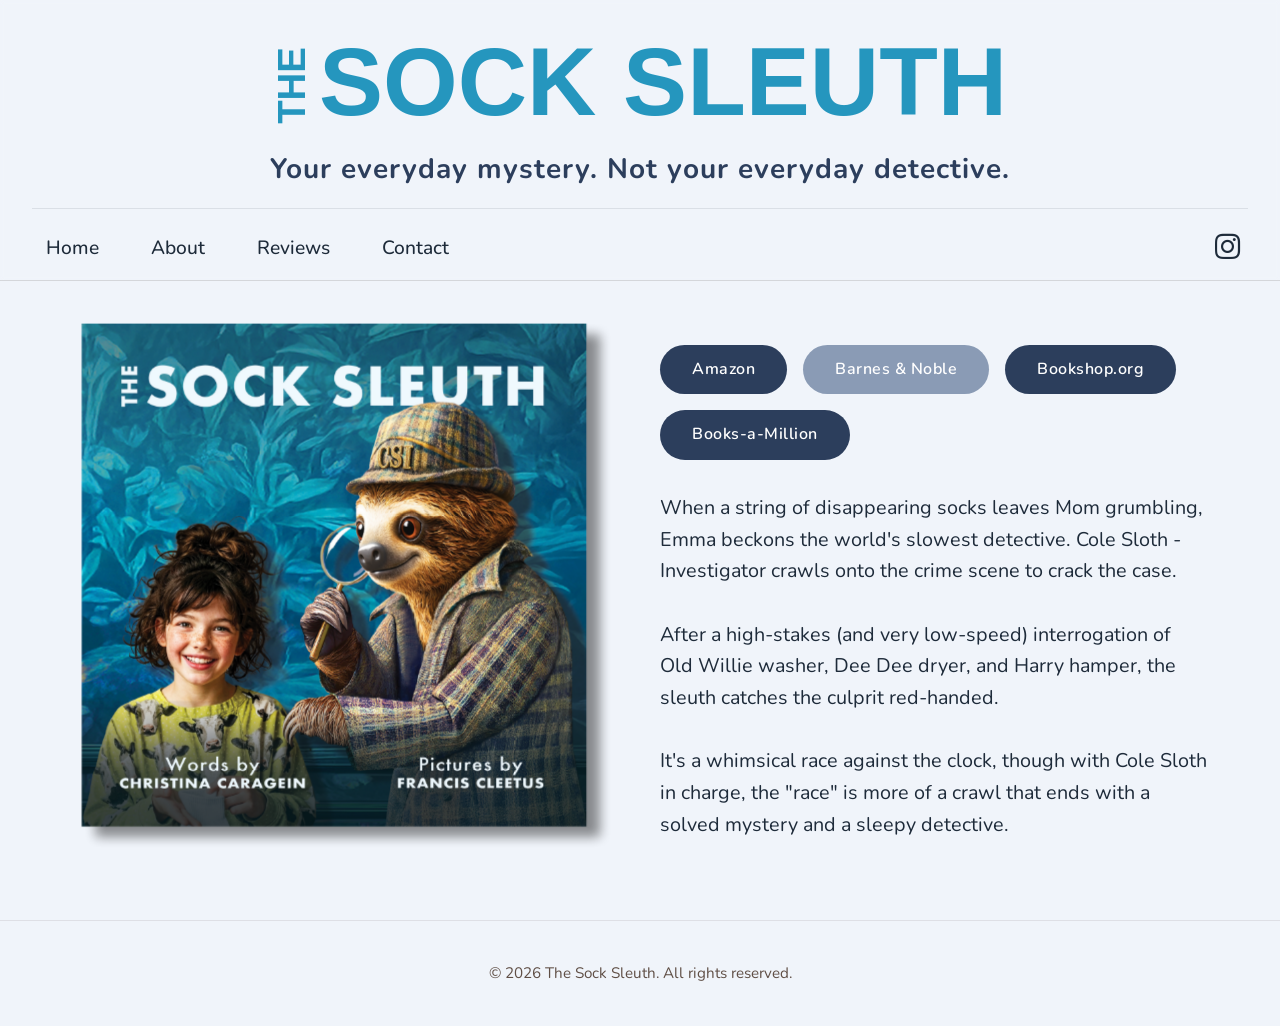
==== index.html @ e38d9b7d "Adding new store link, social links, updating story summary" ====
<!DOCTYPE html>
<html lang="en">

<head>
  <meta charset="UTF-8">
  <meta name="viewport" content="width=device-width, initial-scale=1.0">
  <title>The Sock Sleuth | Home</title>
  <link rel="stylesheet" href="css/styles.css">
  <link rel="stylesheet" href="https://use.fontawesome.com/releases/v5.15.4/css/all.css">
  <!-- Google Fonts: Nunito -->
  <link href="https://fonts.googleapis.com/css2?family=Nunito:wght@400;500;600;700&display=swap" rel="stylesheet">
  <link rel="icon" href="images/favicon.ico" type="image/x-icon" />
  <link rel="shortcut icon" href="images/favicon.ico" type="image/x-icon" />

  <style>
    html {
      cursor: url("images/blue-sock-clip-art.png"), auto;
    }
  </style>
</head>

<body>
  <header class="site-header">
    <div class="title-wrapper">
      <div class="title-block">
        <div class="rotate-wrapper">
          <span class="rotate-word">THE</span>
        </div>
        <span class="rest-title">SOCK SLEUTH</span>
      </div>
    </div>
    <div class="tagline">Your everyday mystery. Not your everyday detective.</div>
    <nav class="navbar">
      <div class="nav-container">
        <ul class="nav-links">
          <li><a href="index.html">Home</a></li>
          <li><a href="about.html">About</a></li>
          <li><a href="reviews.html">Reviews</a></li>
          <li><a href="contact.html">Contact</a></li>
        </ul>
        <div class="nav-social">
          <a href="https://www.instagram.com/thesocksleuth/" target="_blank" aria-label="Instagram"><i
              class="fab fa-instagram"></i></a>
        </div>
      </div>
    </nav>
  </header>

  <main class="container">
    <section class="section">
      <div class="two-col-grid">
        <!-- Left Column: Book Cover -->
        <div>
          <img src="images/Sock_Sleuth_3D.png" alt="The Sock Sleuth cover" class="book-cover">
        </div>
        <!-- Right Column: Title, Purchase Links, Excerpt -->
        <div>
          <div class="purchase-links">
            <a href="https://www.amazon.com/Sock-Sleuth-everyday-mystery-detective/dp/B0GZNZX1X2" class="btn">Amazon</a>
            <a href="https://www.barnesandnoble.com/w/the-sock-sleuth-christina-caragein/1150235170?ean=9798234077585" class="btn btn-secondary">Barnes & Noble</a>
            <a href="https://bookshop.org/p/books/the-sock-sleuth-your-everyday-mystery-not-your-everyday-detective-christina-caragein/7b6cc57057606e9c?ean=9798234077585&next=t" class="btn">Bookshop.org</a>
            <a href="https://www.booksamillion.com/p/Sock-Sleuth/Christina-Caragein/9798234077585" class="btn">Books-a-Million</a>
          </div>
          <p class="excerpt">
            When a string of disappearing socks leaves Mom grumbling, Emma beckons the world&#39;s slowest
            detective. Cole Sloth - Investigator crawls onto the crime scene to crack the case.
            <br /><br /> After a high-stakes (and very low-speed) interrogation of Old Willie washer, Dee Dee dryer, and Harry hamper, the sleuth catches the culprit red-handed.
            <br /><br /> It&#39;s a whimsical race against the clock, though with Cole Sloth in charge, the
            &quot;race&quot; is more
            of a
            crawl that ends with a solved mystery and a sleepy detective.
          </p>
        </div>
      </div>
    </section>
  </main>

  <footer class="footer">
    <p>&copy; 2026 The Sock Sleuth. All rights reserved.</p>
  </footer>
</body>

</html>
---- css/styles.css ----
/* ===== CSS Variables – easy customization ===== */
:root {
  --new-color: #2596be;
  /* New color scheme – dark blue complement */
  --bg-color: #f0f4fa;
  /* very light blue-gray */
  --text-color: #1e2b3a;
  /* dark navy */
  --primary-color: #2c3e5c;
  /* medium dark blue */
  --secondary-color: #8a9bb5;
  /* muted blue-gray */
  --navbar-text: #1e2b3a;

  /* Fonts: Futura for headings, Nunito for body (kept for readability) */
  --font-family: 'Nunito', -apple-system, BlinkMacSystemFont, 'Segoe UI', Roboto, Helvetica, Arial, sans-serif;
  --heading-font: 'Futura', 'Trebuchet MS', Arial, sans-serif;

  --base-font-size: 18px;
  --heading-font-size: 3rem;
  --subheading-font-size: 2rem;
  --border-radius: 4px;
  --cover-shadow: 0 8px 20px rgba(0, 0, 0, 0.1);
  --content-max-width: 1200px;
  --spacing: 2.5rem;
}

/* ===== Reset & Base ===== */
* {
  margin: 0;
  padding: 0;
  box-sizing: border-box;
}


body {
  background-color: var(--bg-color);
  color: var(--text-color);
  font-family: var(--font-family);
  font-size: var(--base-font-size);
  line-height: 1.6;
}

h1,
h2,
h3,
.header-name {
  font-family: var(--heading-font);
  font-weight: 600;
  letter-spacing: -0.02em;
}

h1 {
  font-size: var(--heading-font-size);
  margin-bottom: 1rem;
}

h2 {
  font-size: var(--subheading-font-size);
  margin-bottom: 1.5rem;
}

img {
  max-width: 100%;
  height: auto;
  display: block;
}

/* ===== Fixed Two‑Line Header ===== */
.site-header {
  width: 100%;
  background-color: transparent;
  padding: 1.5rem 2rem 0.5rem 2rem;
  border-bottom: 1px solid rgba(58, 46, 40, 0.15);
  backdrop-filter: blur(2px);
  /* optional, still works */
  z-index: 1000;
  /* keeps it above content if needed, but not fixed */
}

/* Center the title block within the header */
.title-wrapper {
  text-align: center;
  padding-right: 1.7em;
}

.title-block {
  display: inline-grid;
  grid-template-columns: min-content 1fr;
  align-items: start;
  /* tops aligned */
  gap: 0;
  /* no gap between columns */
  font-family: var(--heading-font);
  font-weight: 700;
  text-transform: uppercase;
  font-size: 6rem;
  line-height: 1.2;
  margin-bottom: 0.5rem;
  color: var(--new-color);
}

.rotate-wrapper {
  display: flex;
  /* enables easy positioning */
  align-items: flex-start;
  /* stick to top */
  justify-content: flex-start;
  width: min-content;
  /* shrink to fit the rotated word's width */
  height: 1.2em;
  /* keep height equal to line-height */
  padding: 0;
  margin: 0;
}

.rotate-word {
  font-size: 0.4em;
  transform: rotate(-90deg) translateX(-130%) translateY(80%);
  transform-origin: top left;
  white-space: nowrap;
  line-height: 1;
  /* avoid extra height */
  display: block;
  /* removes any inline spacing */
  /* Optional: fine-tune vertical alignment */
  /* margin-top: -0.05em; */
  /* adjust if needed */
}

.rest-title {
  white-space: nowrap;
  line-height: 1.2;
}

/* Tagline (already exists – ensure it's below) */
.tagline {
  font-family: var(--font-family);
  font-size: 1.75rem;
  color: var(--primary-color);
  letter-spacing: 1px;
  font-weight: 400;
  margin-bottom: 1rem;
  text-align: center;
  /* text-transform: uppercase; */
  border-bottom: 1px solid rgba(30, 43, 58, 0.1);
  padding-bottom: 1rem;
  font-weight: 700;
}

/* Mobile adjustments */
@media (max-width: 768px) {
  .title-block {
    font-size: 2.5rem;
  }

  .rotate-wrapper {
    width: 1.2em;
    height: 1.2em;
  }

  .rotate-word {
    font-size: 0.35em;
    transform: rotate(-90deg) translateX(-138%) translateY(200%);
    transform-origin: top left;
    /* keep same ratio */
  }

  .tagline {
    font-size: 1rem;
  }
}

/* ===== Navbar inside header ===== */
.navbar {
  width: 100%;
}

.nav-container {
  max-width: var(--content-max-width);
  margin: 0 auto;
  display: flex;
  justify-content: space-between;
  align-items: center;
  flex-wrap: wrap;
}

.nav-links {
  list-style: none;
  display: flex;
  gap: 2.5rem;
  padding: 0.5rem 0;
}

.nav-links a {
  text-decoration: none;
  color: var(--navbar-text);
  font-weight: 500;
  font-size: 1.2rem;
  transition: color 0.2s;
  border-bottom: 2px solid transparent;
  padding: 6px;
}

.nav-links a:hover {
  color: var(--primary-color);
  border-bottom-color: var(--primary-color);
}

.nav-social a {
  color: var(--navbar-text);
  font-size: 1.8rem;
  transition: color 0.2s;
}

.nav-social a:hover {
  color: var(--primary-color);
}

.right-writer {
  text-align: right;
}

/* ===== Main Content ===== */
.container {
  max-width: var(--content-max-width);
  margin: 0 auto;
  padding: 0 2rem;
}

.section {
  margin-bottom: 5rem;
  margin-top: 2rem;
}

/* ===== Grid Layouts ===== */
.two-col-grid {
  display: grid;
  grid-template-columns: 1fr 1fr;
  gap: var(--spacing);
  align-items: start;
  font-size: calc(var(--base-font-size)*1.1)
}

/* Reverse the column order (image on right, text on left) */
.two-col-grid.reverse {
  direction: rtl;
  /* changes visual order, but careful with text alignment */
}

/* But direction: rtl also flips text alignment, so we reset text inside */
.two-col-grid.reverse>* {
  direction: ltr;
  /* keep text left-to-right */
}

.reviews-grid {
  display: grid;
  grid-template-columns: 3fr 4fr;
  gap: var(--spacing);
}

/* ===== Home Page ===== */
.book-cover {
  /* box-shadow: var(--cover-shadow); */
  border-radius: var(--border-radius);
  transform: scale(1.2);
  margin-left: -0.75rem;
}

.purchase-links {
  margin: 2rem 0;
  display: flex;
  gap: 1rem;
  flex-wrap: wrap;
}

.btn {
  display: inline-block;
  background-color: var(--primary-color);
  color: white;
  padding: 0.75rem 2rem;
  border-radius: 30px;
  /* pill shape */
  text-decoration: none;
  font-weight: 600;
  transition: background-color 0.2s, transform 0.1s;
  border: none;
  cursor: pointer;
  font-size: 1rem;
  letter-spacing: 0.5px;
}

.btn:hover {
  background-color: #1f2c40;
  transform: scale(1.02);
}

.btn-secondary {
  background-color: var(--secondary-color);
}

.btn-secondary:hover {
  background-color: #6f809c;
}

/* ===== About Page ===== */
.illustrator-img {
  width: fit-content;
  margin: 0 auto;
}

/* ===== Reviews Page ===== */
.reviews-list {
  list-style: none;
  margin-top: 7rem;
}

.reviews-list li {
  margin-bottom: 2rem;
  padding-bottom: 1.5rem;
  border-bottom: 1px dashed rgba(58, 46, 40, 0.2);
}

.reviews-list li:last-child {
  border-bottom: none;
}

.review-text {
  font-style: italic;
  color: #5f4e45;
  font-size: 1.2rem;
}

.review-author {
  margin-top: 0.5rem;
  font-weight: 700;
  color: #3a2e28;
  font-size: 1.2rem;
}

/* ===== Contact Page ===== */
.contact-blurb {
  margin-bottom: 2.5rem;
  font-size: 1.2rem;
}

.form-group {
  margin-bottom: 2rem;
}

label {
  display: block;
  margin-bottom: 0.5rem;
  font-weight: 600;
  color: #3a2e28;
}

input,
textarea {
  width: 100%;
  padding: 0.9rem 1.2rem;
  border: 1px solid rgba(58, 46, 40, 0.2);
  border-radius: 30px;
  font-family: inherit;
  font-size: 1rem;
  background-color: white;
  transition: border 0.2s, box-shadow 0.2s;
}

input:focus,
textarea:focus {
  outline: none;
  border-color: var(--primary-color);
  box-shadow: 0 0 0 3px rgba(44, 62, 92, 0.2);
}

textarea {
  min-height: 180px;
  resize: vertical;
  border-radius: 20px;
}

.form-message {
  margin-top: 1.5rem;
  padding: 1rem;
  border-radius: 30px;
  display: none;
  font-weight: 500;
}

.form-message.success {
  background-color: #d4e0ed;
  border-color: var(--primary-color);
  color: #1e2b3a;
  border: 1px solid #7f9f8c;
  display: block;
}

.form-message.error {
  background-color: #f3d9d1;
  color: #a14f3a;
  border: 1px solid #b46f4c;
  display: block;
}

/* ===== Footer ===== */
.footer {
  text-align: center;
  padding: 2.5rem;
  color: #5f4e45;
  border-top: 1px solid rgba(58, 46, 40, 0.1);
  margin-top: 4rem;
  font-size: 0.95rem;
}

/* ===== Responsive ===== */
@media (max-width: 768px) {
  :root {
    --heading-font-size: 2.5rem;
    --spacing: 1.8rem;
    --base-font-size: 16px;
  }

  .site-header {
    padding: 1rem 1rem 0.5rem 1rem;
  }

  .header-name {
    font-size: 2.8rem;
  }

  .nav-container {
    flex-direction: column;
    gap: 0.8rem;
  }

  .nav-links {
    flex-wrap: wrap;
    justify-content: center;
    gap: 1.2rem;
  }

  .nav-links a {
    font-size: 1rem;
  }

  .nav-social a {
    font-size: 1.5rem;
  }

  .two-col-grid,
  .reviews-grid {
    grid-template-columns: 1fr;
  }

  .illustrator-img {
    width: 100%;
  }
}
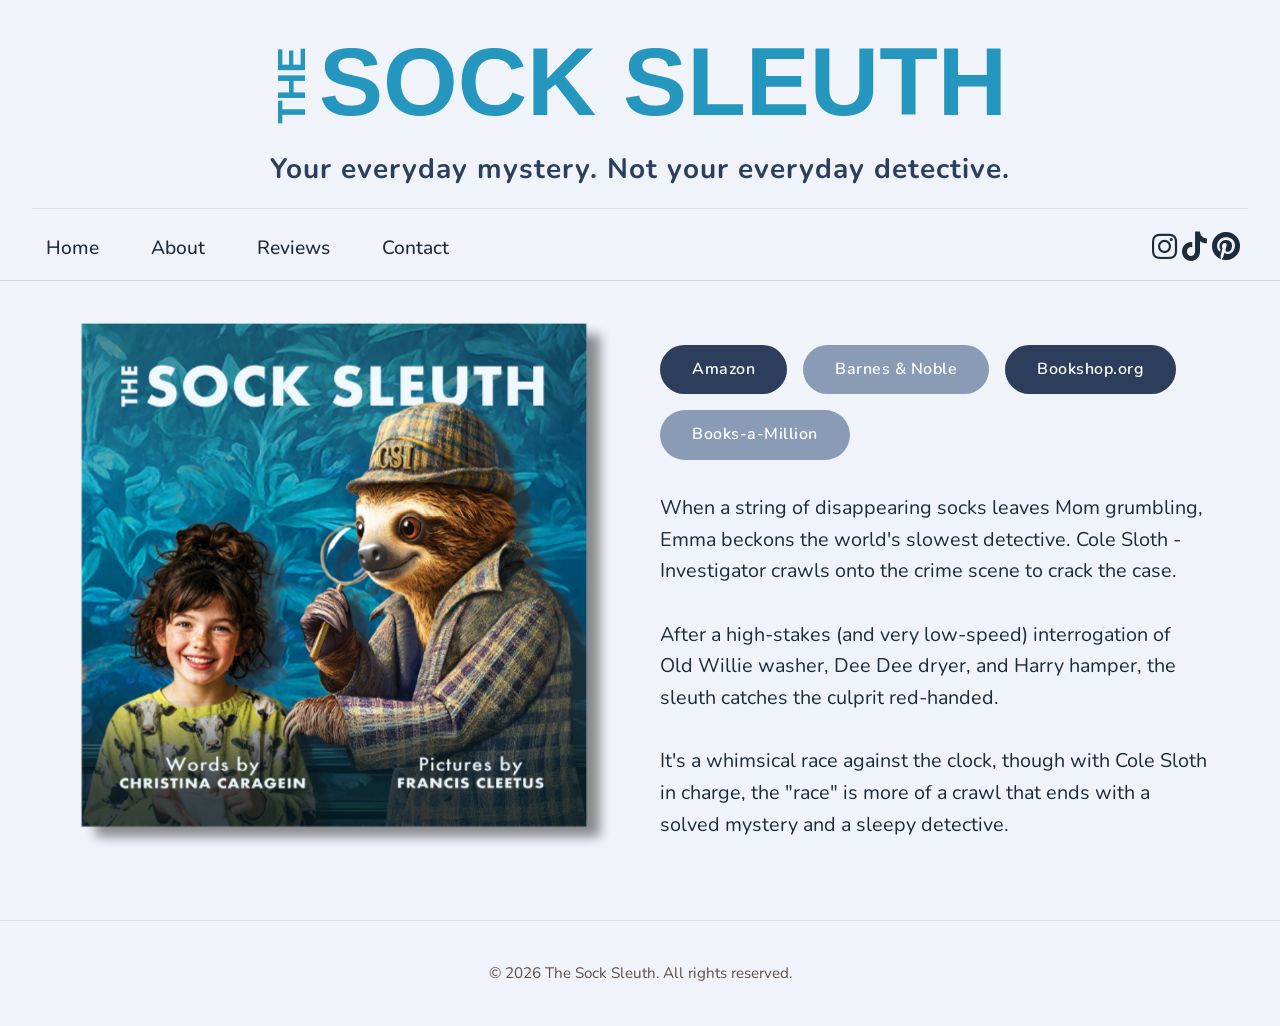
==== commit 85040f70: "Updated nav social bars on other pages, fab icon margins, and button styling" ====
--- a/index.html
+++ b/index.html
@@ -39,8 +39,9 @@
           <li><a href="contact.html">Contact</a></li>
         </ul>
         <div class="nav-social">
-          <a href="https://www.instagram.com/thesocksleuth/" target="_blank" aria-label="Instagram"><i
-              class="fab fa-instagram"></i></a>
+          <a href="https://www.instagram.com/thesocksleuth/" target="_blank" aria-label="Instagram"><i class="fab fa-instagram"></i></a>
+          <a href="https://www.tiktok.com/@thesocksleuth" target="_blank" aria-label="TikTok"><i class="fab fa-tiktok"></i></a>
+          <a href="https://pin.it/41pLTrfgy" target="_blank" aria-label="Pinterest"><i class="fab fa-pinterest"></i></a>
         </div>
       </div>
     </nav>
@@ -59,7 +60,7 @@
             <a href="https://www.amazon.com/Sock-Sleuth-everyday-mystery-detective/dp/B0GZNZX1X2" class="btn">Amazon</a>
             <a href="https://www.barnesandnoble.com/w/the-sock-sleuth-christina-caragein/1150235170?ean=9798234077585" class="btn btn-secondary">Barnes & Noble</a>
             <a href="https://bookshop.org/p/books/the-sock-sleuth-your-everyday-mystery-not-your-everyday-detective-christina-caragein/7b6cc57057606e9c?ean=9798234077585&next=t" class="btn">Bookshop.org</a>
-            <a href="https://www.booksamillion.com/p/Sock-Sleuth/Christina-Caragein/9798234077585" class="btn">Books-a-Million</a>
+            <a href="https://www.booksamillion.com/p/Sock-Sleuth/Christina-Caragein/9798234077585" class="btn btn-secondary">Books-a-Million</a>
           </div>
           <p class="excerpt">
             When a string of disappearing socks leaves Mom grumbling, Emma beckons the world&#39;s slowest
--- a/css/styles.css
+++ b/css/styles.css
@@ -449,6 +449,10 @@
     font-size: 1.5rem;
   }
 
+  .fab {
+    margin-left: 12px;
+  }
+
   .two-col-grid,
   .reviews-grid {
     grid-template-columns: 1fr;
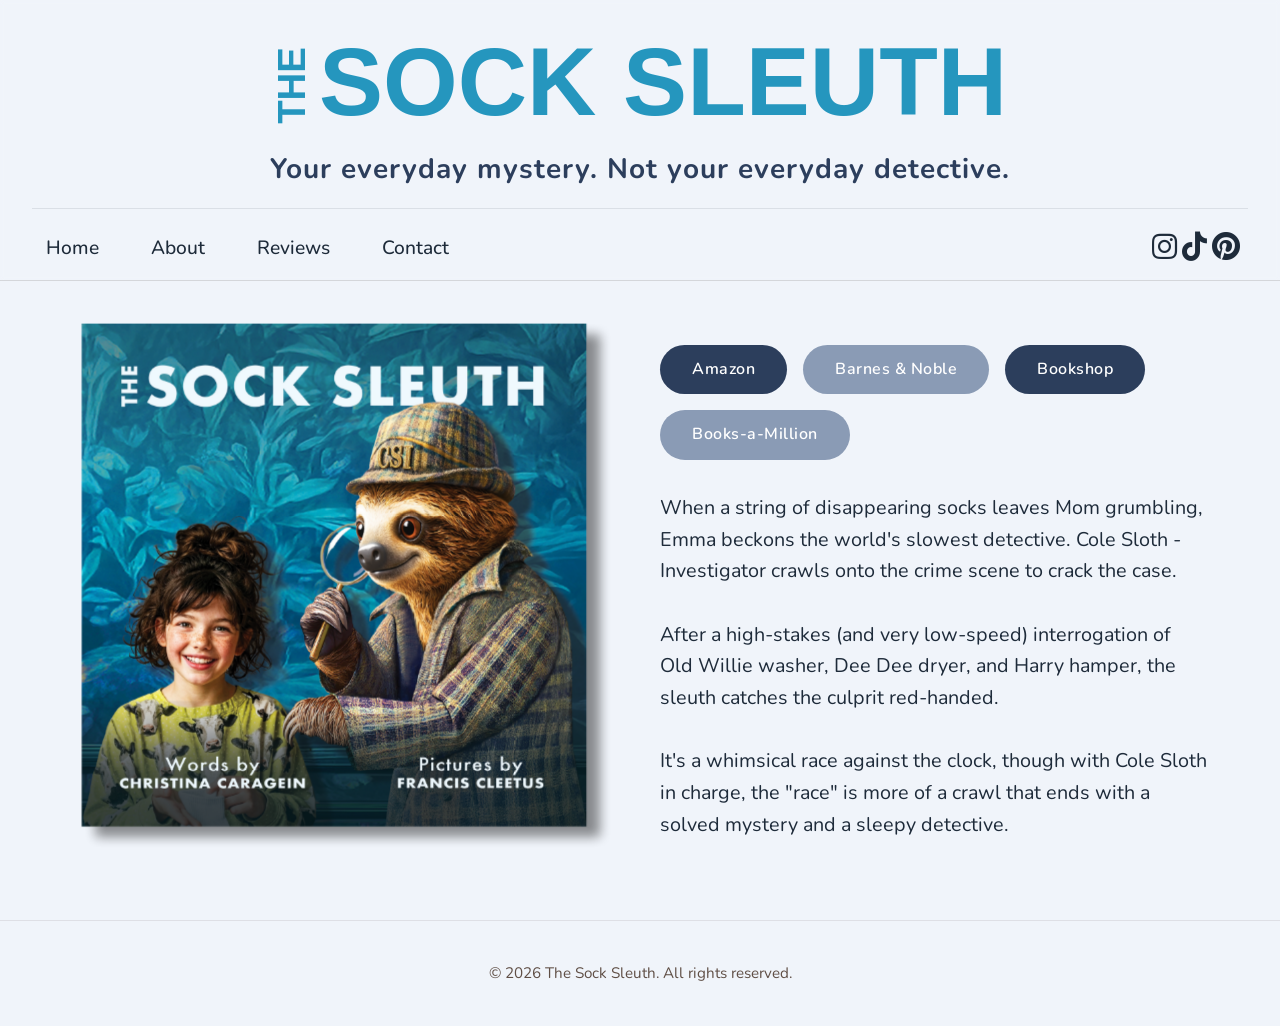
==== commit 9af0133d: "Removing .org from bookshop button" ====
--- a/index.html
+++ b/index.html
@@ -59,7 +59,7 @@
           <div class="purchase-links">
             <a href="https://www.amazon.com/Sock-Sleuth-everyday-mystery-detective/dp/B0GZNZX1X2" class="btn">Amazon</a>
             <a href="https://www.barnesandnoble.com/w/the-sock-sleuth-christina-caragein/1150235170?ean=9798234077585" class="btn btn-secondary">Barnes & Noble</a>
-            <a href="https://bookshop.org/p/books/the-sock-sleuth-your-everyday-mystery-not-your-everyday-detective-christina-caragein/7b6cc57057606e9c?ean=9798234077585&next=t" class="btn">Bookshop.org</a>
+            <a href="https://bookshop.org/p/books/the-sock-sleuth-your-everyday-mystery-not-your-everyday-detective-christina-caragein/7b6cc57057606e9c?ean=9798234077585&next=t" class="btn">Bookshop</a>
             <a href="https://www.booksamillion.com/p/Sock-Sleuth/Christina-Caragein/9798234077585" class="btn btn-secondary">Books-a-Million</a>
           </div>
           <p class="excerpt">
--- a/css/styles.css
+++ b/css/styles.css
@@ -449,7 +449,7 @@
     font-size: 1.5rem;
   }
 
-  .fab {
+  .fab, .fa-instagram, .fa-tiktok, .fa-pinterest {
     margin-left: 12px;
   }
 
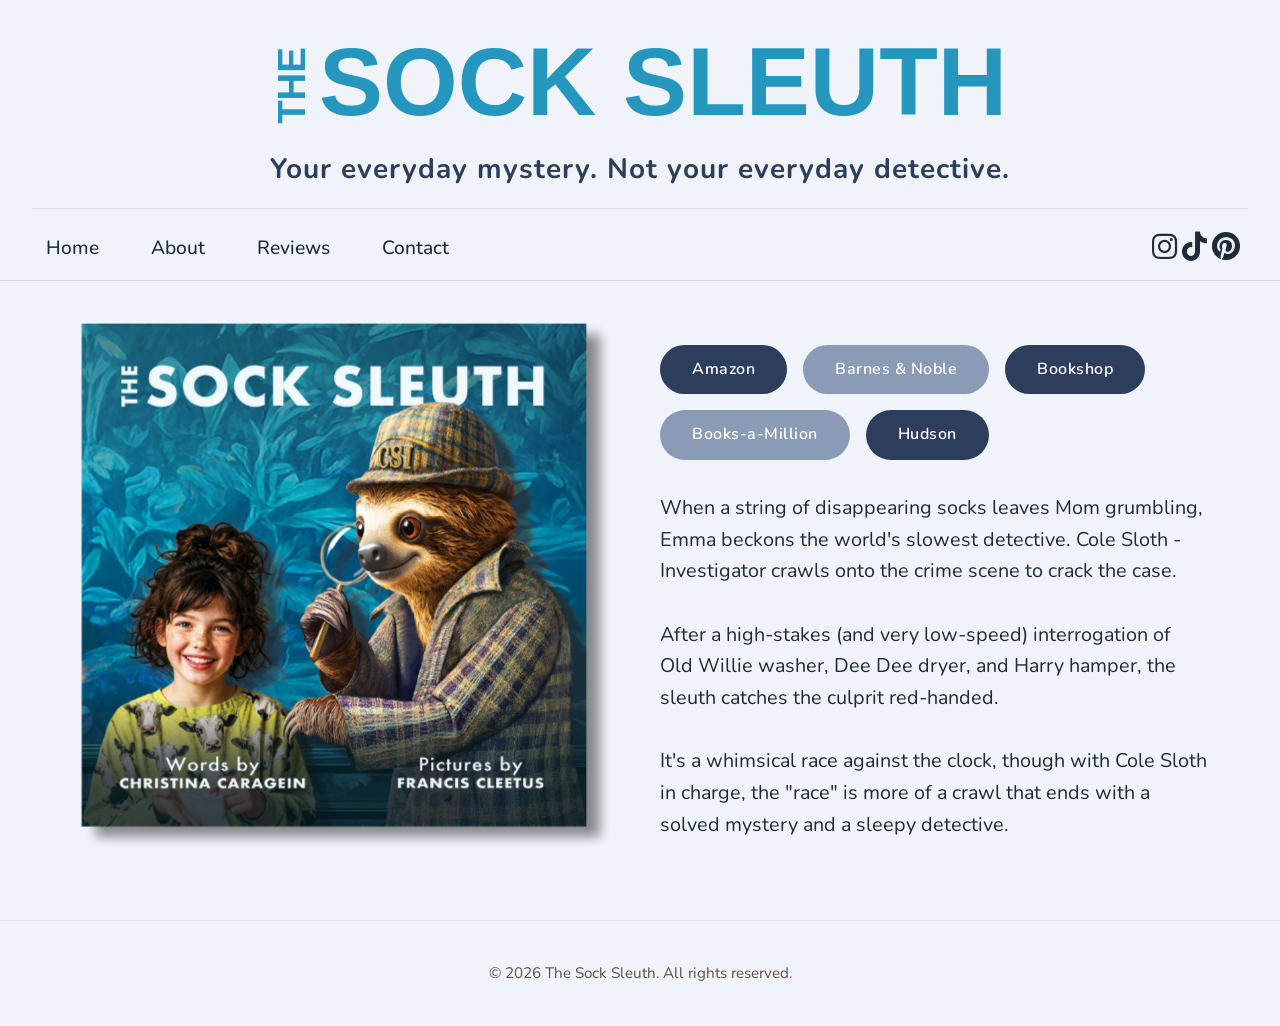
==== commit 4b94b8ff: "Adding Hudson link" ====
--- a/index.html
+++ b/index.html
@@ -61,6 +61,7 @@
             <a href="https://www.barnesandnoble.com/w/the-sock-sleuth-christina-caragein/1150235170?ean=9798234077585" class="btn btn-secondary">Barnes & Noble</a>
             <a href="https://bookshop.org/p/books/the-sock-sleuth-your-everyday-mystery-not-your-everyday-detective-christina-caragein/7b6cc57057606e9c?ean=9798234077585&next=t" class="btn">Bookshop</a>
             <a href="https://www.booksamillion.com/p/Sock-Sleuth/Christina-Caragein/9798234077585" class="btn btn-secondary">Books-a-Million</a>
+            <a href="https://hudsonbooksellers.com/book/9798234077585" class="btn">Hudson</a>
           </div>
           <p class="excerpt">
             When a string of disappearing socks leaves Mom grumbling, Emma beckons the world&#39;s slowest
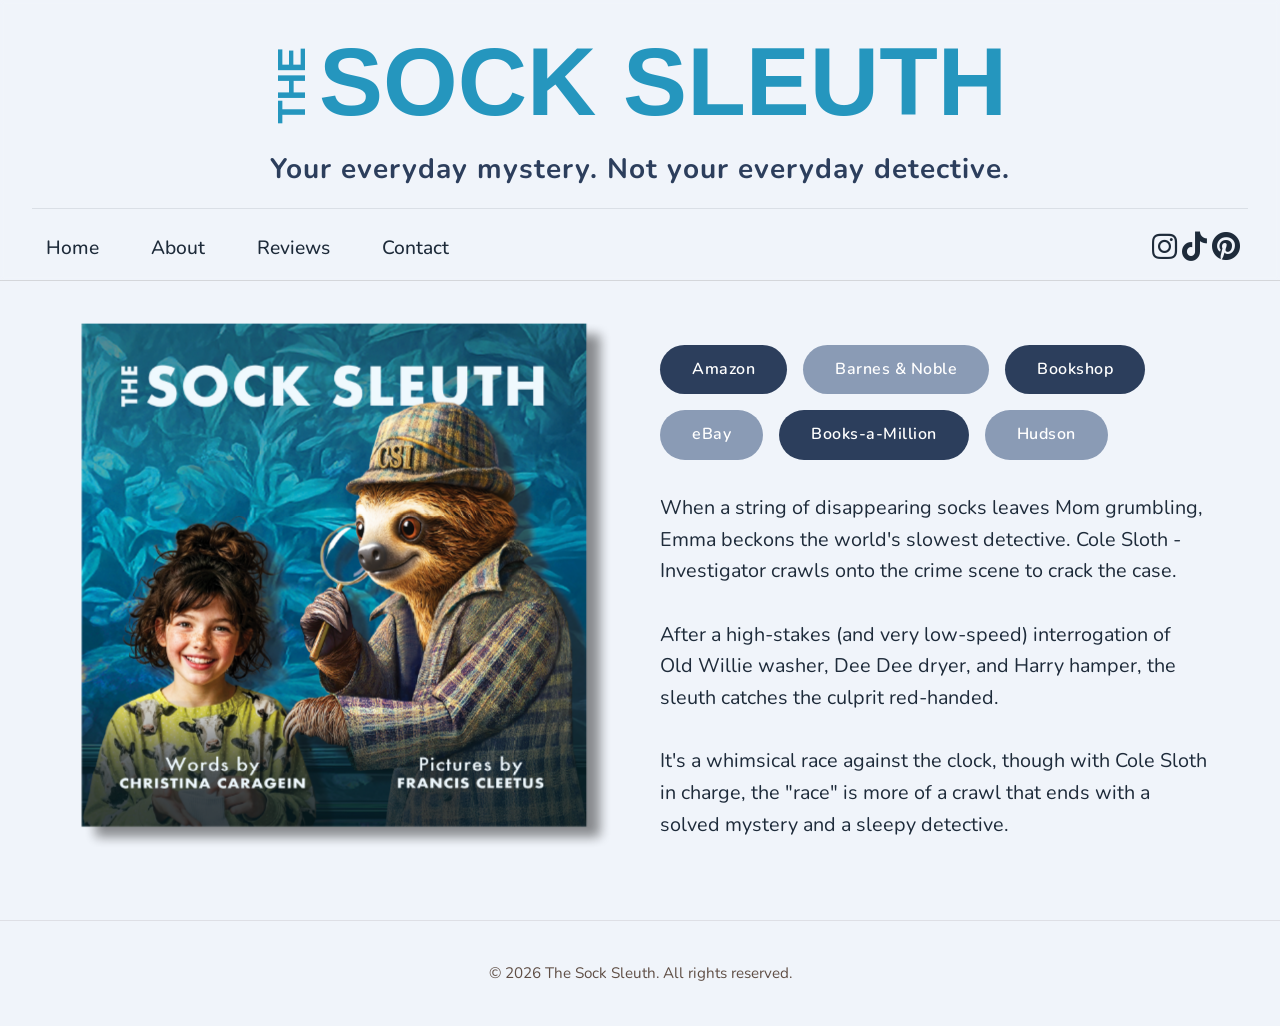
==== commit 6beee3a7: "updating reviews and adding ebay link" ====
--- a/index.html
+++ b/index.html
@@ -60,8 +60,9 @@
             <a href="https://www.amazon.com/Sock-Sleuth-everyday-mystery-detective/dp/B0GZNZX1X2" class="btn">Amazon</a>
             <a href="https://www.barnesandnoble.com/w/the-sock-sleuth-christina-caragein/1150235170?ean=9798234077585" class="btn btn-secondary">Barnes & Noble</a>
             <a href="https://bookshop.org/p/books/the-sock-sleuth-your-everyday-mystery-not-your-everyday-detective-christina-caragein/7b6cc57057606e9c?ean=9798234077585&next=t" class="btn">Bookshop</a>
-            <a href="https://www.booksamillion.com/p/Sock-Sleuth/Christina-Caragein/9798234077585" class="btn btn-secondary">Books-a-Million</a>
-            <a href="https://hudsonbooksellers.com/book/9798234077585" class="btn">Hudson</a>
+            <a href="https://www.ebay.com/itm/397954971929" class="btn btn-secondary">eBay</a>
+            <a href="https://www.booksamillion.com/p/Sock-Sleuth/Christina-Caragein/9798234077585" class="btn">Books-a-Million</a>
+            <a href="https://hudsonbooksellers.com/book/9798234077585" class="btn btn-secondary">Hudson</a>
           </div>
           <p class="excerpt">
             When a string of disappearing socks leaves Mom grumbling, Emma beckons the world&#39;s slowest
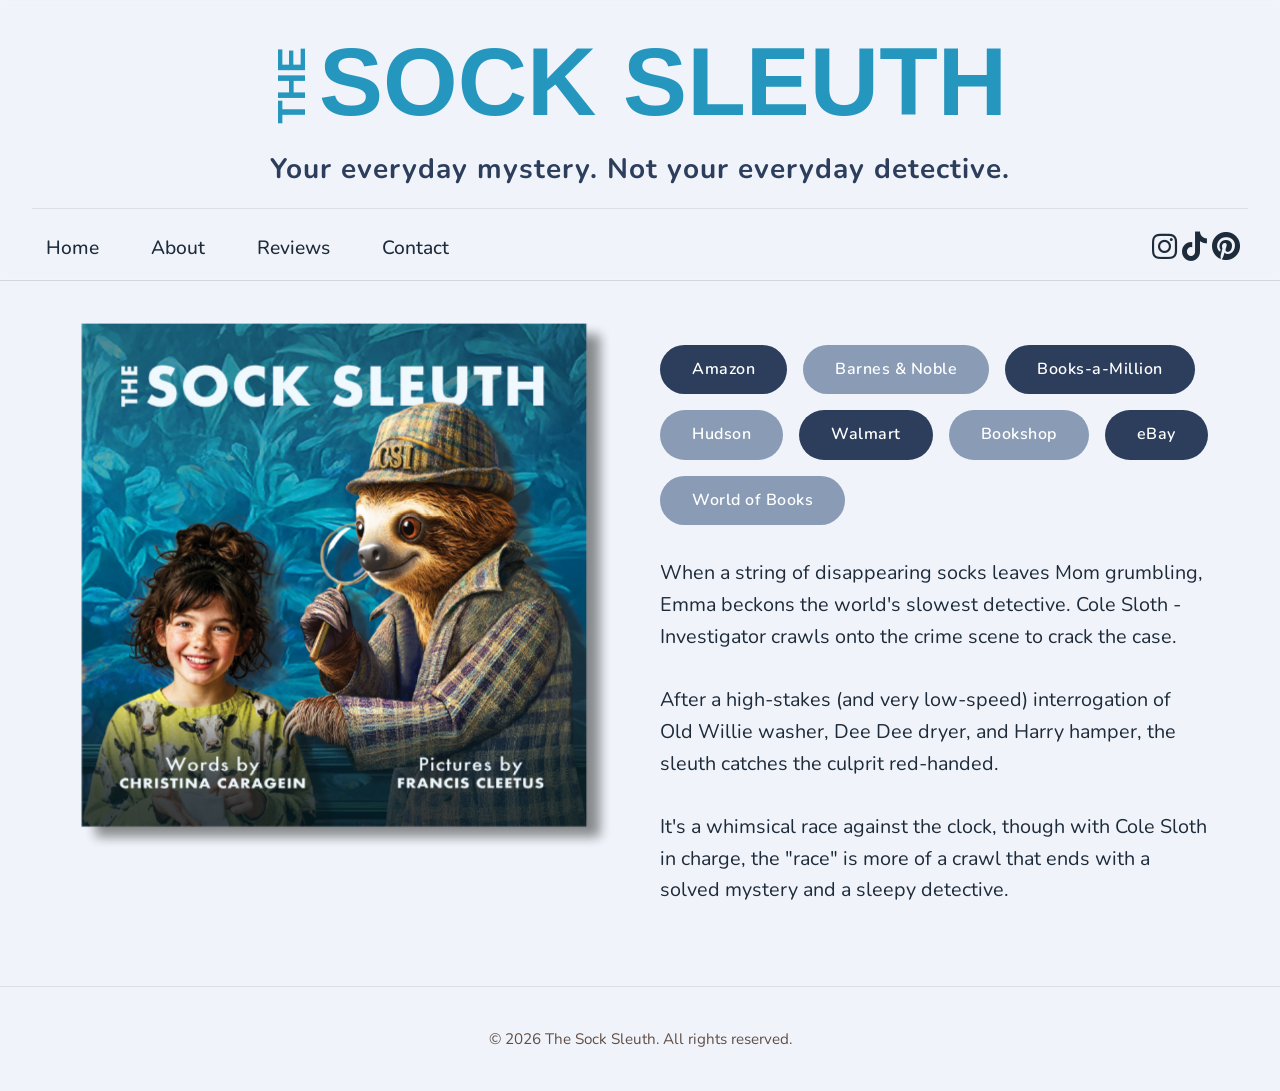
==== commit 31b118fe: "Updating link order" ====
--- a/index.html
+++ b/index.html
@@ -59,10 +59,12 @@
           <div class="purchase-links">
             <a href="https://www.amazon.com/Sock-Sleuth-everyday-mystery-detective/dp/B0GZNZX1X2" class="btn">Amazon</a>
             <a href="https://www.barnesandnoble.com/w/the-sock-sleuth-christina-caragein/1150235170?ean=9798234077585" class="btn btn-secondary">Barnes & Noble</a>
-            <a href="https://bookshop.org/p/books/the-sock-sleuth-your-everyday-mystery-not-your-everyday-detective-christina-caragein/7b6cc57057606e9c?ean=9798234077585&next=t" class="btn">Bookshop</a>
-            <a href="https://www.ebay.com/itm/397954971929" class="btn btn-secondary">eBay</a>
             <a href="https://www.booksamillion.com/p/Sock-Sleuth/Christina-Caragein/9798234077585" class="btn">Books-a-Million</a>
             <a href="https://hudsonbooksellers.com/book/9798234077585" class="btn btn-secondary">Hudson</a>
+            <a href="https://www.walmart.com/ip/The-Sock-Sleuth-Your-everyday-mystery-Not-your-everyday-detective-Hardcover-9798234077585/20268803828" class="btn">Walmart</a>
+            <a href="https://bookshop.org/p/books/the-sock-sleuth-your-everyday-mystery-not-your-everyday-detective-christina-caragein/7b6cc57057606e9c?ean=9798234077585&next=t" class="btn btn-secondary">Bookshop</a>
+            <a href="https://www.ebay.com/itm/397954971929" class="btn">eBay</a>
+            <a href="https://www.worldofbooks.com/products/sock-sleuth-book-christina-caragein-9798234077585?sku=NIN9798234077585" class="btn btn-secondary">World of Books</a>
           </div>
           <p class="excerpt">
             When a string of disappearing socks leaves Mom grumbling, Emma beckons the world&#39;s slowest
--- a/css/styles.css
+++ b/css/styles.css
@@ -313,7 +313,6 @@
 /* ===== Reviews Page ===== */
 .reviews-list {
   list-style: none;
-  margin-top: 7rem;
 }
 
 .reviews-list li {
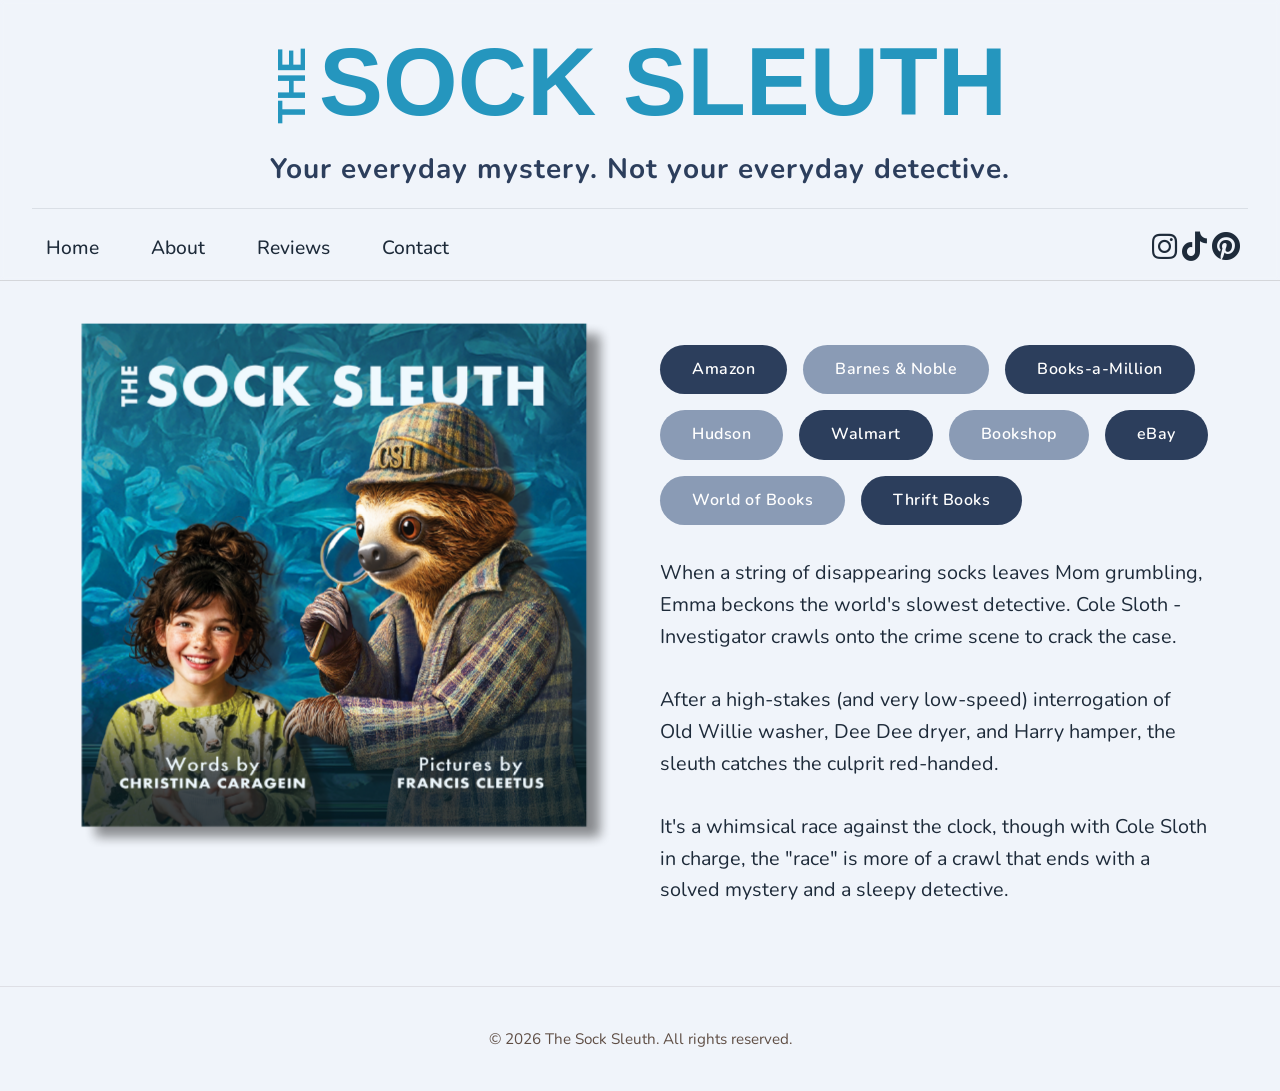
==== commit b0006e5c: "Updating reviews and adding thrift books link" ====
--- a/index.html
+++ b/index.html
@@ -65,6 +65,7 @@
             <a href="https://bookshop.org/p/books/the-sock-sleuth-your-everyday-mystery-not-your-everyday-detective-christina-caragein/7b6cc57057606e9c?ean=9798234077585&next=t" class="btn btn-secondary">Bookshop</a>
             <a href="https://www.ebay.com/itm/397954971929" class="btn">eBay</a>
             <a href="https://www.worldofbooks.com/products/sock-sleuth-book-christina-caragein-9798234077585?sku=NIN9798234077585" class="btn btn-secondary">World of Books</a>
+            <a href="https://www.thriftbooks.com/w/the-sock-sleuth-your-everyday-mystery-not-your-everyday-detective_christina-caragein/59261135/?resultid=85a276d1-f6d4-4551-bec3-0a5a4a591bef#edition=75860856&idiq=89412420" class="btn">Thrift Books</a>
           </div>
           <p class="excerpt">
             When a string of disappearing socks leaves Mom grumbling, Emma beckons the world&#39;s slowest
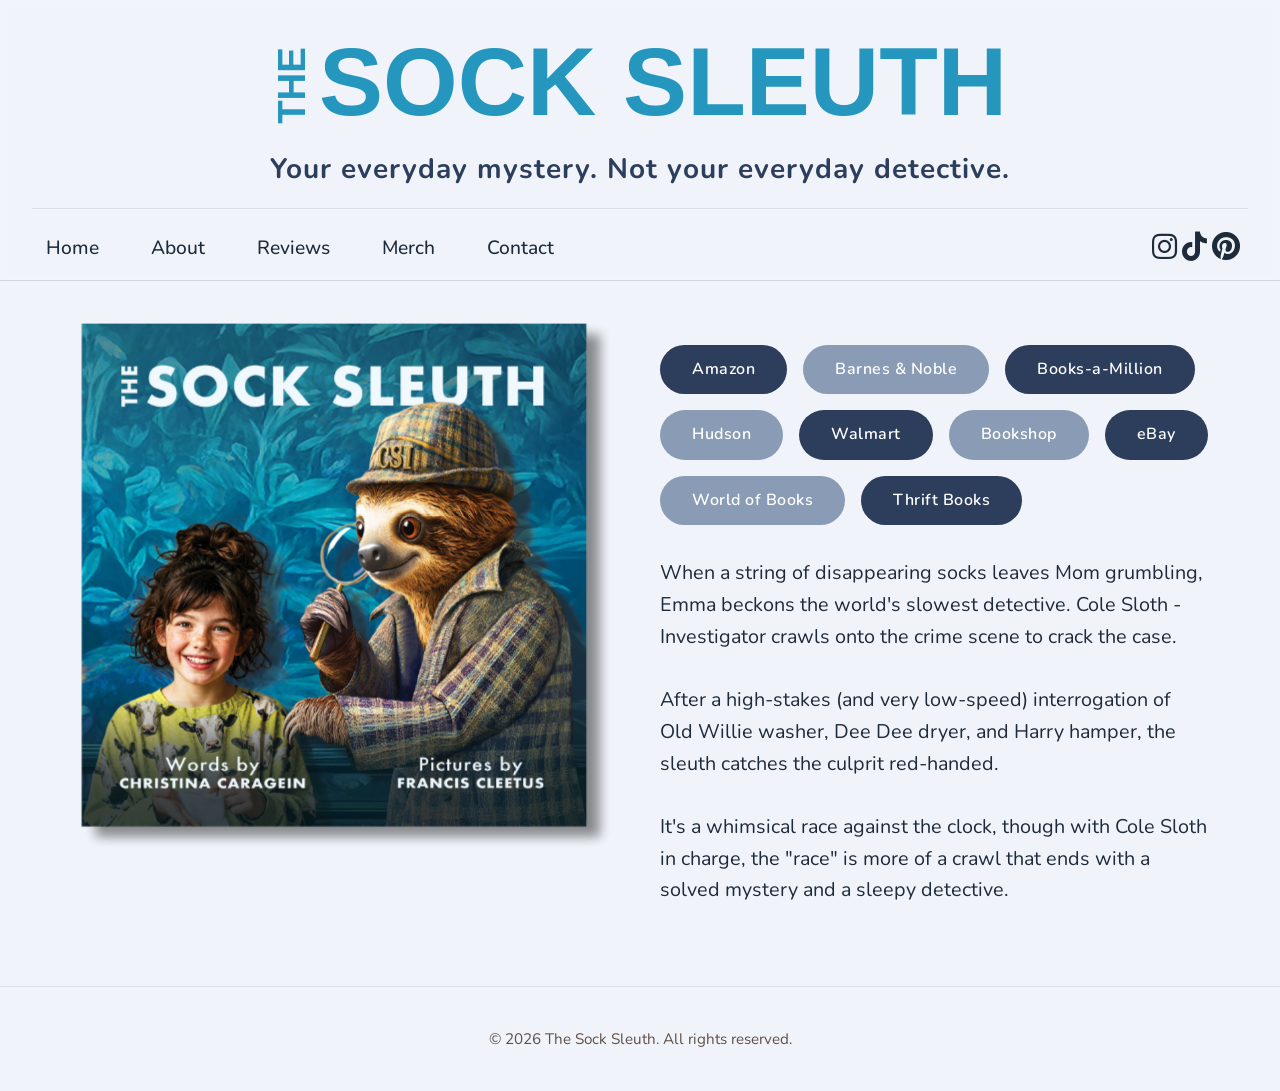
==== commit 3fb03399: "Adding hc version of merch lol" ====
--- a/index.html
+++ b/index.html
@@ -36,6 +36,7 @@
           <li><a href="index.html">Home</a></li>
           <li><a href="about.html">About</a></li>
           <li><a href="reviews.html">Reviews</a></li>
+          <li><a href="merch.html">Merch</a></li>
           <li><a href="contact.html">Contact</a></li>
         </ul>
         <div class="nav-social">
--- a/css/styles.css
+++ b/css/styles.css
@@ -457,7 +457,75 @@
     grid-template-columns: 1fr;
   }
 
+
   .illustrator-img {
     width: 100%;
   }
-}+}
+
+/* ===== Merch Page ===== */
+.add-product-form {
+  max-width: 680px;
+  margin-bottom: 2rem;
+}
+
+.merch-grid {
+  display: grid;
+  grid-template-columns: repeat(auto-fill, minmax(220px, 1fr));
+  gap: 1.5rem;
+  align-items: start;
+}
+
+.product-card {
+  display: flex;
+  flex-direction: column;
+  text-decoration: none;
+  background: white;
+  border-radius: 12px;
+  padding: 0.75rem;
+  color: var(--text-color);
+  box-shadow: 0 6px 18px rgba(30, 40, 60, 0.06);
+  transition: transform 0.12s ease, box-shadow 0.12s ease;
+}
+
+.product-card:hover {
+  transform: translateY(-4px);
+  box-shadow: 0 12px 30px rgba(30, 40, 60, 0.12);
+}
+
+.product-image {
+  width: 100%;
+  height: 220px;
+  object-fit: cover;
+  border-radius: 8px;
+  margin-bottom: 0.75rem;
+}
+
+.product-title {
+  font-weight: 700;
+  margin-bottom: 0.25rem;
+}
+
+.product-price {
+  color: var(--primary-color);
+  font-weight: 700;
+  margin-bottom: 0.5rem;
+}
+
+.product-link {
+  margin-top: auto;
+  font-size: 0.95rem;
+  color: var(--secondary-color);
+}
+
+@media (max-width: 1024px) {
+  .product-image { height: 200px; }
+}
+
+@media (max-width: 768px) {
+  .merch-grid { grid-template-columns: 1fr; }
+  .product-image { height: 180px; }
+  .product-card { padding: 0.6rem; }
+  .product-title { font-size: 1rem; }
+  .product-price { font-size: 0.98rem; }
+}
